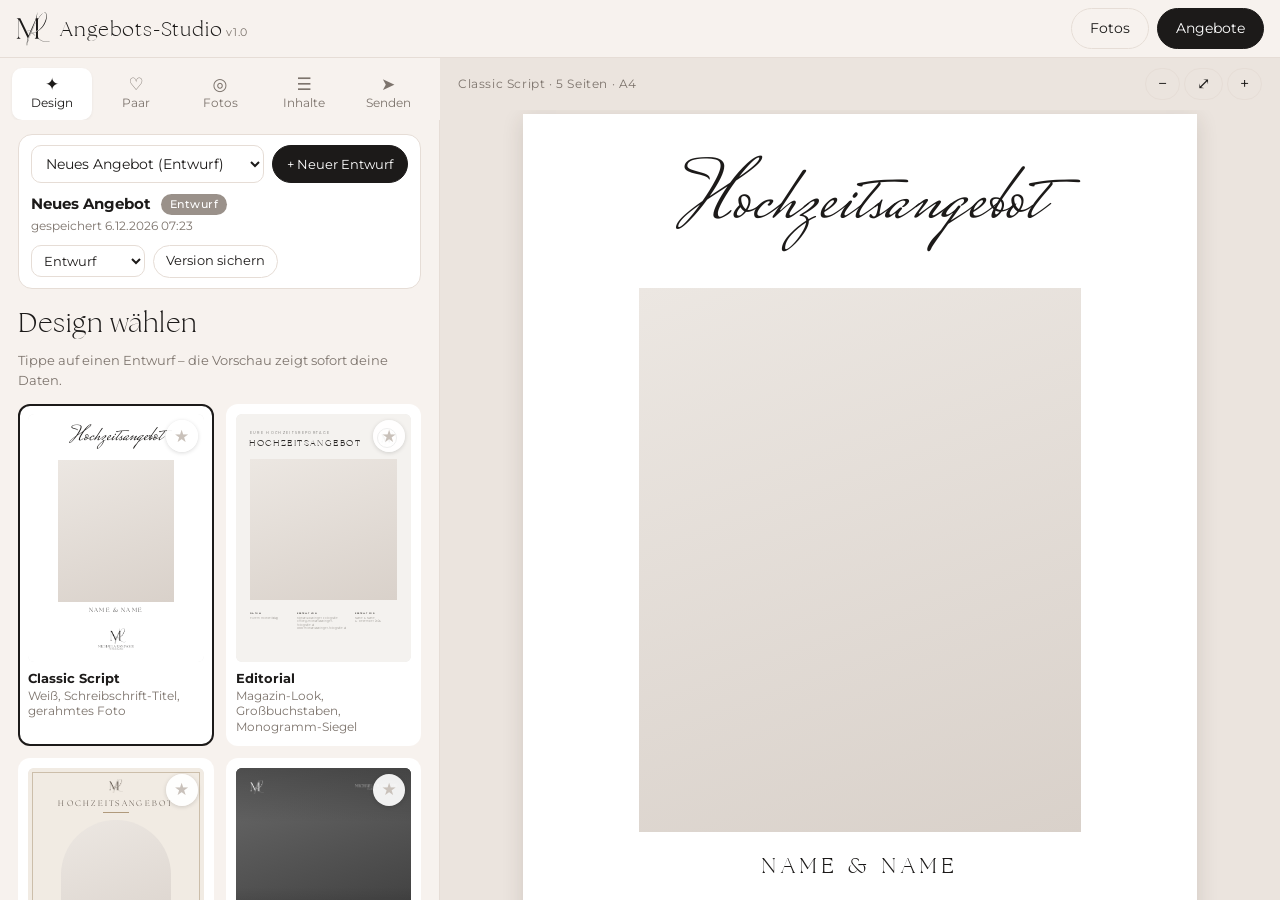
==== index.html @ 0c890252 "v1.0 – Angebots-Studio: Kunden-App, Admin-App, 15 Designs - Kunden-App (index.html) und separate Adm" ====
<!doctype html>
<html lang="de">
<head>
<meta charset="utf-8">
<meta name="viewport" content="width=device-width, initial-scale=1, viewport-fit=cover">
<meta name="theme-color" content="#f7f2ee">
<meta name="apple-mobile-web-app-capable" content="yes">
<meta name="mobile-web-app-capable" content="yes">
<meta name="apple-mobile-web-app-status-bar-style" content="default">
<link rel="icon" type="image/png" href="assets/icons/favicon.png">
<link rel="apple-touch-icon" href="assets/icons/apple-touch-icon.png">
<link rel="preconnect" href="https://fonts.googleapis.com">
<link rel="preconnect" href="https://fonts.gstatic.com" crossorigin>
<link rel="stylesheet" href="https://fonts.googleapis.com/css2?family=Allura&family=Bodoni+Moda:wght@400;500&family=Cormorant+Garamond:wght@300;400;500&family=Great+Vibes&family=Herr+Von+Muellerhoff&family=Montserrat:wght@300;400;500;600&family=Mrs+Saint+Delafield&family=Parisienne&family=Pinyon+Script&family=Playfair+Display:wght@400;500&display=swap">
<link rel="stylesheet" href="designs.css">
<link rel="stylesheet" href="app.css">
<style id="customCss"></style>
<title>Hochzeitsangebot · Michaela Raninger Fotografie</title>
<meta name="apple-mobile-web-app-title" content="Angebote">
<link rel="manifest" href="manifest.webmanifest">
</head>
<body>
<script src="logos.js"></script>
<script>document.write('<script src="config.js?v=' + Date.now() + '"><\/script>');</script>
<script src="designs.js"></script>
<script src="store.js"></script>
<script src="photos.js"></script>
<script src="studio.js"></script>
<script src="app.js"></script>
</body>
</html>
---- designs.css ----
/* Proposal page styles. A page is 794 x 1123 px (A4 @ 96 dpi). Inner content uses em so the auto-fit can scale it. */
@font-face { font-family: 'The Seasons'; src: url('assets/fonts/TheSeasons-Light.ttf') format('truetype'); font-weight: 300 400; font-display: swap; }
@font-face { font-family: 'Montserrat Light'; src: url('assets/fonts/Montserrat-Light.otf') format('opentype'); font-weight: 300; font-display: swap; }

.pp { --sans: 'Montserrat Light', 'Montserrat', 'Helvetica Neue', Arial, sans-serif; }
.pp .page {
  width: 794px; height: 1123px; position: relative; overflow: hidden; box-sizing: border-box;
  background: var(--paper); color: var(--ink); font-family: var(--sans); font-weight: 300;
  font-size: 15px; line-height: 1.6; -webkit-font-smoothing: antialiased;
}
.pp .page * { box-sizing: border-box; }
.pp p { margin: 0 0 .8em; }
.pp .lg { display: block; }
.pp .ph { background-color: #e9e4df; background-size: cover; background-repeat: no-repeat; }
.pp .ph-empty { background-image: linear-gradient(160deg, #ece7e2 0%, #d9d1ca 100%); }
.pp .cv { position: absolute; inset: 0; }

/* ---------- inner page skeleton ---------- */
.pp .inner { padding: 64px 78px 54px; display: flex; flex-direction: column; }
.pp .hd { height: 56px; display: flex; justify-content: center; align-items: flex-start; flex: none; }
.pp .hd-logo { height: 44px; width: auto; }
.pp .pc { flex: 1; min-height: 0; overflow: hidden; padding-top: 18px; display: flex; flex-direction: column; }
.pp .pcw { margin: auto 0; width: 100%; }
.pp .ft { flex: none; display: flex; justify-content: space-between; font-size: 10px; letter-spacing: .22em; text-transform: uppercase; color: var(--accent); padding-top: 14px; }

.pp .sh { display: flex; align-items: baseline; gap: .7em; margin: 1.4em 0 .7em; }
.pp .sh:first-child { margin-top: 0; }
.pp .sh h2 { margin: 0; font-weight: 400; font-family: var(--serif); font-size: 2em; line-height: 1.15; letter-spacing: .04em; }
.pp .sh-num { display: none; }
.pp .lead { color: var(--ink); opacity: .9; }
.pp .intro { font-size: 1.02em; margin-bottom: 1.6em; }
.pp .intro p:first-child { font-family: var(--serif); font-size: 1.35em; }

.pp .ls { list-style: none; padding: 0; margin: 0; }
.pp .ls li { position: relative; padding: .28em 0 .28em 1.3em; }
.pp .ls li::before { content: ''; position: absolute; left: 0; top: 1.05em; width: .55em; height: 1px; background: var(--accent); }

.pp .about { display: flex; gap: 2.4em; align-items: flex-start; }
.pp .about-photo { flex: none; width: 19em; height: 26em; }
.pp .about-txt { flex: 1; }
.pp .sig { font-family: var(--script); font-size: 3em; line-height: 1; margin-top: .2em; color: var(--ink); }

.pp .pks { display: grid; gap: 1.1em; margin-top: 1.4em; }
.pp .pks, .pp .two { grid-auto-columns: minmax(0, 1fr); }
.pp .pk, .pp .two > div { min-width: 0; }
.pp .pk { position: relative; border: 1px solid rgba(0,0,0,.14); padding: 1.8em 1.05em 1.5em; text-align: center; background: rgba(255,255,255,.35); }
.pp .pk-feat { border-color: var(--accent); border-width: 1.5px; }
.pp .pk-badge { display: inline-block; vertical-align: top; height: 2em; line-height: 2em; margin: 0 0 1.1em; padding: 0 1.1em; background: var(--accent); color: #fff; font-size: .64em; letter-spacing: .24em; text-transform: uppercase; white-space: nowrap; border-radius: 1em; }
.pp .pk-badge.ph { visibility: hidden; }
.pp .pk-name { font-family: var(--serif); font-size: 1.22em; letter-spacing: .05em; text-transform: uppercase; line-height: 1.25; }
.pp .pk-hours { font-size: .78em; letter-spacing: .22em; text-transform: uppercase; color: var(--accent); margin: .3em 0 .8em; }
.pp .pk-price { font-family: var(--serif); font-size: 2.1em; line-height: 1.1; margin-bottom: .8em; }
.pp .pk .ls { text-align: left; font-size: .82em; line-height: 1.5; border-top: 1px solid rgba(0,0,0,.1); padding-top: .7em; }

.pp .two { display: grid; grid-template-columns: minmax(0, 1fr) minmax(0, 1fr); gap: 2.6em; }
.pp .tl { margin-top: .4em; }
.pp .tl-row { display: flex; align-items: center; gap: 1.1em; padding: .55em 0; border-bottom: 1px solid rgba(0,0,0,.08); }
.pp .tl-time { width: 4.2em; flex: none; font-family: var(--serif); font-size: 1.15em; }
.pp .tl-dot { width: .5em; height: .5em; border-radius: 50%; background: var(--accent); flex: none; }
.pp .tl-label { flex: 1; }

.pp .valid { font-size: .82em; letter-spacing: .12em; text-transform: uppercase; color: var(--accent); margin: .4em 0 1.4em; }
.pp .gal { display: flex; gap: .8em; margin: .6em 0 1.6em; }
.pp .gal-ph { flex: 1; height: 13em; }
.pp .thx { text-align: center; margin: 1em 0 1.4em; }
.pp .thx-title { font-family: var(--script); font-size: 4.6em; line-height: 1.1; margin-bottom: .15em; }
.pp .contact { display: grid; grid-template-columns: repeat(2, max-content); justify-content: center; gap: .9em 2.6em; font-size: .86em; border-top: 1px solid rgba(0,0,0,.12); padding-top: 1.2em; }
.pp .contact b { display: block; font-weight: 400; font-size: .78em; letter-spacing: .22em; text-transform: uppercase; color: var(--accent); }
.pp .end-logo { width: 9em; margin: 1.8em auto 0; }
.pp .sprig { position: absolute; width: 250px; height: 250px; opacity: .9; }

/* ======================= 1 CLASSIC SCRIPT ======================= */
.d-classic .cv { text-align: center; }
.d-classic .cv-title { position: absolute; top: 46px; left: 0; right: 0; margin: 0; font-family: var(--script); font-weight: 400; font-size: 96px; line-height: 1.3; }
.d-classic .cv-frame { position: absolute; top: 205px; left: 137px; width: 520px; height: 640px; }
.d-classic .cv-photo { width: 100%; height: 100%; }
.d-classic .cv-namebox { position: absolute; top: 868px; left: 40px; right: 40px; }
.d-classic .cv-names { font-family: var(--serif); font-size: 26px; line-height: 1.3; letter-spacing: .2em; text-transform: uppercase; }
.d-classic .long .cv-names { font-size: 20px; letter-spacing: .14em; }
.d-classic .cv-meta { margin-top: 12px; font-size: 12px; letter-spacing: .3em; text-transform: uppercase; color: var(--accent); }
.d-classic .cv-logo { position: absolute; left: 0; right: 0; margin: 0 auto; width: 170px; top: 966px; }
.d-classic .sh { justify-content: center; }
.d-classic .sh h2 { font-family: var(--script); font-size: 3.2em; letter-spacing: 0; }
.d-classic .p-packages .lead, .d-classic .valid { text-align: center; }
.d-classic .tl { max-width: 30em; margin: 0 auto; }
.d-classic .about .sh { justify-content: flex-start; }

/* ======================= 2 EDITORIAL ======================= */
.d-editorial .cv-kicker { position: absolute; top: 74px; left: 64px; font-size: 15px; letter-spacing: .4em; text-transform: uppercase; }
.d-editorial .cv-title { position: absolute; top: 96px; left: 62px; margin: 0; font-family: var(--serif); font-weight: 400; font-size: 40px; letter-spacing: .16em; text-transform: uppercase; }
.d-editorial .cv-seal { position: absolute; top: 62px; right: 64px; width: 92px; height: 92px; border: 1px solid var(--ink); border-radius: 50%; display: flex; align-items: center; justify-content: center; }
.d-editorial .cv-seal .lg { height: 58px; width: auto; }
.d-editorial .cv-photo { position: absolute; top: 200px; left: 64px; width: 666px; height: 640px; }
.d-editorial .cv-cols { position: absolute; top: 884px; left: 64px; right: 64px; display: grid; grid-template-columns: 1fr 1.25fr 1fr; gap: 24px; font-size: 11px; line-height: 1.7; }
.d-editorial .cv-cols b { display: block; font-family: 'Montserrat', sans-serif; font-weight: 600; font-size: 9.5px; letter-spacing: .25em; text-transform: uppercase; margin-bottom: 6px; }
.d-editorial .cv-cols span { display: block; color: #6d6862; }
.d-editorial .hd { justify-content: flex-end; }
.d-editorial .hd-logo { height: 40px; }
.d-editorial .pc { padding-left: 4.2em; }
.d-editorial .sh { margin: 1.6em 0 .5em; }
.d-editorial .sh h2 { font-family: 'Montserrat', sans-serif; font-weight: 600; font-size: .72em; letter-spacing: .28em; text-transform: uppercase; }
.d-editorial .intro p:first-child { font-size: 1.15em; letter-spacing: .02em; }
.d-editorial .pc p, .d-editorial .ls { color: #5f5a55; }
.d-editorial .pk { text-align: left; background: transparent; border: 0; border-top: 1px solid var(--ink); padding: 1.1em 0 0; }
.d-editorial .pk-badge { border-radius: 0; background: var(--ink); }
.d-editorial .pk-name { font-size: 1.05em; letter-spacing: .12em; }
.d-editorial .pk-price { font-size: 1.6em; }
.d-editorial .pk .ls { border-top: 0; padding-top: 0; }
.d-editorial .thx { text-align: left; }
.d-editorial .thx-title { font-size: 4em; }
.d-editorial .about-photo { width: 15em; height: 20em; }

/* ======================= 3 FINE ART SAND ======================= */
.d-fineart .cv { text-align: center; }
.d-fineart .cv-mark { position: absolute; top: 52px; left: 367px; height: 62px; width: auto; }
.d-fineart .cv-title { position: absolute; top: 138px; left: 0; right: 0; margin: 0; font-family: var(--serif); font-weight: 400; font-size: 34px; letter-spacing: .3em; text-transform: uppercase; }
.d-fineart .cv-rule { position: absolute; top: 200px; left: 337px; width: 120px; height: 1px; background: var(--accent); }
.d-fineart .cv-photo { position: absolute; top: 236px; left: 147px; width: 500px; height: 610px; border-radius: 250px 250px 0 0; }
.d-fineart .cv-namebox { position: absolute; top: 860px; left: 60px; right: 60px; }
.d-fineart .cv-names { font-family: var(--serif); font-size: 40px; line-height: 1.2; letter-spacing: .08em; }
.d-fineart .long .cv-names { font-size: 30px; }
.d-fineart .cv-names i { font-family: var(--script); font-style: normal; color: var(--accent); font-size: 1.3em; padding: 0 .1em; }
.d-fineart .cv-meta { margin-top: 14px; font-size: 12px; letter-spacing: .34em; text-transform: uppercase; }
.d-fineart .cv-meta2 { margin-top: 6px; font-size: 12px; letter-spacing: .2em; color: var(--accent); }
.d-fineart .cv-logo { position: absolute; top: 1032px; left: 0; right: 0; margin: 0 auto; width: 250px; }
.d-fineart .page::after { content: ''; position: absolute; top: 18px; left: 18px; right: 18px; bottom: 18px; border: 1px solid var(--accent); opacity: .55; pointer-events: none; }
.d-fineart .two .sh::before, .d-fineart .two .sh::after { display: none; }
.d-fineart .two .sh { justify-content: flex-start; }
.d-fineart .two .sh h2 { font-size: 1.25em; letter-spacing: .22em; }
.d-fineart .sh { justify-content: center; text-align: center; }
.d-fineart .sh h2 { font-size: 1.6em; letter-spacing: .3em; text-transform: uppercase; }
.d-fineart .sh::before, .d-fineart .sh::after { content: ''; width: 2.6em; height: 1px; background: var(--accent); align-self: center; }
.d-fineart .about-photo { border-radius: 8.5em 8.5em 0 0; }
.d-fineart .about .sh { justify-content: flex-start; }
.d-fineart .about .sh::before { display: none; }
.d-fineart .pk { background: rgba(255,255,255,.4); border-color: rgba(176,154,124,.5); border-radius: 6em 6em 0 0; padding-top: 2.4em; }

.d-fineart .p-packages .lead, .d-fineart .valid { text-align: center; }
.d-fineart .gal-ph { border-radius: 5.5em 5.5em 0 0; }

/* ======================= 4 MODERN MINIMAL ======================= */
.d-modern .cover .cv-photo { position: absolute; inset: 0; background-color: #3a3a3a; }
.d-modern .cover .ph-empty { background-image: linear-gradient(160deg, #6b6b6b 0%, #2b2b2b 100%); }
.d-modern .cv-shade { position: absolute; inset: 0; background: linear-gradient(180deg, rgba(0,0,0,.28) 0%, rgba(0,0,0,0) 22%, rgba(0,0,0,0) 48%, rgba(0,0,0,.66) 100%); }
.d-modern .cv-mark { position: absolute; top: 56px; left: 64px; height: 64px; width: auto; }
.d-modern .cv-word { position: absolute; top: 76px; right: 64px; width: 190px; }
.d-modern .cv-text { position: absolute; left: 64px; right: 64px; bottom: 82px; color: #fff; }
.d-modern .cv-kicker { font-size: 13px; letter-spacing: .5em; text-transform: uppercase; margin-bottom: 18px; }
.d-modern .cv-names { margin: 0; font-family: var(--serif); font-weight: 400; font-size: 72px; line-height: 1.05; letter-spacing: .02em; }
.d-modern .cv-line { width: 80px; height: 2px; background: #fff; margin: 28px 0 18px; }
.d-modern .cv-meta { font-size: 13px; letter-spacing: .3em; text-transform: uppercase; }
.d-modern .inner { padding: 60px 70px 50px; }
.d-modern .hd { justify-content: space-between; border-bottom: 2px solid var(--ink); height: 48px; }
.d-modern .hd-logo { height: 26px; }
.d-modern .sh { align-items: baseline; gap: 1em; border-bottom: 1px solid rgba(0,0,0,.12); padding-bottom: .4em; }
.d-modern .sh-num { display: inline; font-family: 'Montserrat', sans-serif; font-weight: 600; font-size: .85em; letter-spacing: .1em; color: var(--accent); }
.d-modern .sh h2 { font-family: 'Montserrat', sans-serif; font-weight: 600; font-size: 1.5em; letter-spacing: .02em; text-transform: uppercase; }
.d-modern .pk { text-align: left; background: #f4f4f4; border: 0; }
.d-modern .pk-feat { background: var(--ink); color: #fff; }
.d-modern .pk-feat .pk-hours, .d-modern .pk-feat .ls li { color: #ddd; }
.d-modern .pk-feat .ls { border-color: rgba(255,255,255,.2); }
.d-modern .pk-feat .ls li::before { background: #fff; }
.d-modern .pk-badge { border-radius: 0; background: #fff; color: #111; }
.d-modern .pk-name { font-family: 'Montserrat', sans-serif; font-weight: 600; font-size: .95em; letter-spacing: .1em; }
.d-modern .pk-price { font-family: 'Montserrat', sans-serif; font-weight: 600; }
.d-modern .tl-dot { border-radius: 0; background: var(--ink); }
.d-modern .thx { text-align: left; }
.d-modern .thx-title { font-family: 'Montserrat', sans-serif; font-weight: 600; font-size: 3.2em; text-transform: uppercase; letter-spacing: .04em; }
.d-modern .intro p:first-child { font-family: 'Montserrat', sans-serif; font-weight: 600; font-size: 1.2em; }

/* ======================= 5 ROMANTIC BLUSH ======================= */
.d-blush .cv { text-align: center; }
.d-blush .sp-tl { top: -10px; left: -14px; transform: rotate(180deg) scaleX(-1); }
.d-blush .sp-br { bottom: -12px; right: -12px; }
.d-blush .cv-kicker { position: absolute; top: 78px; left: 0; right: 0; font-size: 14px; letter-spacing: .5em; text-transform: uppercase; color: var(--accent); }
.d-blush .cv-names { position: absolute; top: 108px; left: 30px; right: 30px; margin: 0; font-family: var(--script); font-weight: 400; font-size: 78px; line-height: 1.35; }
.d-blush .cv-oval { position: absolute; top: 250px; left: 165px; width: 464px; height: 620px; border: 1px solid var(--accent); border-radius: 50%; padding: 14px; }
.d-blush .cv-photo { width: 100%; height: 100%; border-radius: 50%; }
.d-blush .cv-meta { position: absolute; top: 900px; left: 0; right: 0; font-family: var(--serif); font-size: 22px; letter-spacing: .16em; text-transform: uppercase; }
.d-blush .cv-meta2 { position: absolute; top: 936px; left: 0; right: 0; font-size: 12px; letter-spacing: .3em; text-transform: uppercase; color: var(--accent); }
.d-blush .cv-logo { position: absolute; top: 980px; left: 0; right: 0; margin: 0 auto; width: 150px; }
.d-blush .sh { justify-content: center; }
.d-blush .sh h2 { font-family: var(--script); font-size: 3.4em; letter-spacing: 0; color: var(--ink); }
.d-blush .about-photo { border-radius: 50%; width: 16em; height: 21em; }
.d-blush .about .sh { justify-content: flex-start; }
.d-blush .pk { border-radius: 1.2em; background: rgba(255,255,255,.55); border-color: rgba(199,154,143,.45); }

.d-blush .p-packages .lead, .d-blush .valid { text-align: center; }
.d-blush .gal-ph { border-radius: 50%; height: 12em; }
.d-blush .tl-dot { width: .7em; height: .7em; background: transparent; border: 1px solid var(--accent); }
.d-editorial .contact, .d-modern .contact { justify-content: start; }

/* logo choice: keep each logo kind at a sensible size wherever it is placed */
.pp .cv-logo.lg-mark, .pp .end-logo.lg-mark { width: 78px !important; }
.pp .cv-logo.lg-word, .pp .end-logo.lg-word { width: 240px !important; }
.pp .cv-logo.lg-full, .pp .end-logo.lg-full { width: 160px; }
.d-fineart .cv-logo.lg-full { width: 150px !important; top: 990px; }
.d-modern .cv-word.lg-mark { width: 60px; }
.d-modern .cv-word.lg-full { width: 130px; top: 56px; }

/* ===================== DUO designs (2 pages, 10-draft collection) ===================== */
.duo { --sans: Arial, 'Helvetica Neue', sans-serif; }
.duo .page { padding: 18mm; font-family: var(--sans); font-size: 12px; line-height: 1.55; }
.duo h1, .duo h2, .duo p { margin-top: 0; }
.duo h1 { font-family: var(--serif); font-weight: 400; line-height: .94; }
.duo h2 { font-family: var(--serif); font-weight: 400; line-height: 1.05; }
.duo .eyebrow { text-transform: uppercase; letter-spacing: .24em; font-size: 9px; font-weight: 700; }
.duo .du-foot { position: absolute; left: 18mm; right: 18mm; bottom: 12mm; display: flex; justify-content: space-between; align-items: center; font-size: 8px; letter-spacing: .14em; text-transform: uppercase; }
.duo .du-foot-logo { width: 34mm; }
.duo .du-photo { background-color: rgba(127,127,127,.15); }
/* offer page */
.duo .du-details { display: flex; flex-direction: column; padding-bottom: 24mm; }
.duo .du-head { display: flex; justify-content: space-between; align-items: flex-start; margin-bottom: 8mm; flex: none; }
.duo .du-head h2 { font-size: 36px; margin: 5mm 0 0; max-width: 112mm; }
.duo .du-head-logo { width: 52mm; margin-top: 2mm; }
.duo .du-hr { height: 1px; background: currentColor; opacity: .22; flex: none; }
.duo .du-details .pc { padding-top: 0; }
.duo .du-intro { display: grid; grid-template-columns: minmax(0, 1.55fr) minmax(0, .75fr); gap: 4.4em; padding: 3.2em 0 2.6em; }
.duo .du-body p { margin: 0 0 .7em; }
.duo .du-invest { border-left: 2px solid var(--accent); padding-left: 2.2em; }
.duo .du-invest .eyebrow { font-size: .75em; }
.duo .du-price { font-family: var(--serif); font-size: 3.1em; line-height: 1.15; margin: .25em 0 .2em; }
.duo .du-small { font-size: .82em; }
.duo .du-cols { display: grid; grid-template-columns: minmax(0, 1fr) minmax(0, 1fr); gap: 3.6em; }
.duo .du-cols .eyebrow { font-size: .75em; margin-bottom: .5em; }
.duo .du-list, .duo .du-tl { list-style: none; padding: 0; margin: 0; }
.duo .du-list li { padding: .55em 0; border-bottom: 1px solid rgba(127,127,127,.22); }
.duo .du-tl li { display: grid; grid-template-columns: 4.4em 1fr; padding: .55em 0; border-bottom: 1px solid rgba(127,127,127,.22); }
.duo .du-tl span { font-weight: 700; color: var(--accent); }
.duo .du-extras { margin-top: 2.6em; }
.duo .du-pay { margin: 2.2em 0 0; opacity: .8; }
.duo .du-details .pcw { margin: 0; min-height: 100%; display: flex; flex-direction: column; }
.duo .du-closing { margin-top: auto; padding-top: 2.4em; }
.duo .du-closing h2 { font-size: 2.05em; margin-bottom: .6em; }
.duo .du-closing p { opacity: .75; margin: 0; }

/* 1 Editorial Minimal */
.d-mr-editorial .du-cover { padding: 0; }
.d-mr-editorial .du-photo { position: absolute; left: 78mm; top: 0; width: 132mm; height: 297mm; }
.d-mr-editorial .du-copy { position: absolute; left: 18mm; top: 32mm; width: 56mm; z-index: 2; }
.d-mr-editorial .du-cover h1 { font-size: 46px; margin: 26mm 0 12mm; }
.d-mr-editorial .du-couple { font-family: var(--serif); font-size: 18px; }
.d-mr-editorial .du-meta { display: grid; gap: 4px; font-size: 10px; }
.d-mr-editorial .du-cover .du-foot span:last-child { color: #fff; }
/* 2 Blush Arch */
.d-mr-arch { --sans: 'Trebuchet MS', sans-serif; }
.d-mr-arch .du-cover { text-align: center; }
.d-mr-arch .du-cover .du-photo { width: 128mm; height: 185mm; margin: 0 auto 8mm; border-radius: 64mm 64mm 0 0; }
.d-mr-arch .du-logo { width: 62mm; margin: 0 auto 6mm; }
.d-mr-arch .du-cover h1 { font-size: 42px; margin: 7mm 0 4mm; }
/* 3 Luxury Black */
.d-mr-black .du-cover { padding: 0; }
.d-mr-black .du-top { height: 32mm; display: flex; align-items: center; justify-content: space-between; padding: 0 18mm; }
.d-mr-black .du-top .du-logo { width: 55mm; }
.d-mr-black .du-cover .du-photo { height: 170mm; }
.d-mr-black .du-copy { padding: 13mm 18mm; }
.d-mr-black .du-cover h1 { font-size: 54px; margin-bottom: 6mm; }
.d-mr-black .du-couple { font-size: 15px; letter-spacing: .06em; margin-bottom: 2mm; }
.d-mr-black .du-accent { color: var(--accent); }
.d-mr-black .du-list li, .d-mr-black .du-tl li { border-bottom-color: rgba(255,255,255,.14); }
/* 4 Bordeaux Classic */
.d-mr-bordeaux { --sans: Verdana, sans-serif; }
.d-mr-bordeaux .du-cover { padding: 12mm; }
.d-mr-bordeaux .du-frame { border: 1px solid var(--ink); height: 273mm; padding: 14mm 18mm; text-align: center; overflow: hidden; }
.d-mr-bordeaux .du-mark { height: 15mm; width: auto; margin: 0 auto 5mm; }
.d-mr-bordeaux .du-cover h1 { font-size: 48px; margin: 6mm 0 8mm; }
.d-mr-bordeaux .du-cover .du-photo { width: 104mm; height: 138mm; border-radius: 52mm; margin: 0 auto 8mm; }
.d-mr-bordeaux .du-couple { font-family: var(--serif); font-size: 20px; margin-bottom: 2mm; }
.d-mr-bordeaux .du-cover .du-foot { left: 30mm; right: 30mm; bottom: 17mm; }
/* 5 Botanical Sage */
.d-mr-sage .du-leaf { position: absolute; width: 130mm; height: 130mm; border: 1px solid var(--accent); border-radius: 0 100% 0 100%; left: -45mm; top: -40mm; }
.d-mr-sage .du-copy { position: absolute; left: 18mm; top: 48mm; width: 92mm; }
.d-mr-sage .du-cover h1 { font-size: 53px; margin: 14mm 0 10mm; }
.d-mr-sage .du-couple { font-family: var(--serif); font-size: 19px; margin-bottom: 2mm; }
.d-mr-sage .du-cover .du-photo { position: absolute; right: 0; top: 0; width: 82mm; height: 297mm; }
.d-mr-sage .du-logo { position: absolute; left: 18mm; bottom: 24mm; width: 64mm; }
.d-mr-sage .du-cover .du-foot { right: 92mm; }
/* 6 Modern Grid */
.d-mr-grid { --sans: 'Arial Narrow', Arial, sans-serif; }
.d-mr-grid .du-cover { padding: 14mm; }
.d-mr-grid .du-grid { display: grid; grid-template-columns: 28mm 1fr; grid-template-rows: 68mm 145mm 38mm; gap: 7mm; height: 100%; }
.d-mr-grid .du-num { font-size: 60px; font-weight: 700; color: var(--accent); line-height: .8; }
.d-mr-grid .du-cover h1 { font: 700 48px/.9 var(--sans); letter-spacing: -.05em; margin-top: 5mm; }
.d-mr-grid .du-mark { width: 20mm; align-self: end; }
.d-mr-grid .du-meta { display: grid; gap: 4px; align-content: start; font-size: 11px; }
.d-mr-grid .du-meta b { font-size: 18px; }
.d-mr-grid .du-head h2 { font: 700 34px/1 var(--sans); letter-spacing: -.035em; }
.d-mr-grid .du-price { font-family: var(--sans); font-weight: 700; }
.d-mr-grid .du-closing h2 { font-family: var(--sans); font-weight: 700; letter-spacing: -.03em; }
/* 7 Fine Art Ivory */
.d-mr-ivory { --sans: 'Trebuchet MS', sans-serif; }
.d-mr-ivory .du-cover { text-align: center; }
.d-mr-ivory .du-logo { width: 62mm; margin: 0 auto 7mm; }
.d-mr-ivory .du-cover .du-photo { height: 165mm; width: 118mm; margin: 0 auto; }
.d-mr-ivory .du-copy { padding-top: 9mm; }
.d-mr-ivory .du-cover h1 { font-size: 46px; margin: 7mm 0; }
.d-mr-ivory .du-couple { font-family: var(--serif); font-size: 18px; margin-bottom: 2mm; }
.d-mr-ivory .du-muted { opacity: .62; }
/* 8 Cinematic */
.d-mr-cinema .du-cover { padding: 0; }
.d-mr-cinema .du-cover .du-photo { height: 160mm; width: 100%; }
.d-mr-cinema .du-copy { padding: 14mm 18mm; width: 130mm; }
.d-mr-cinema .du-cover h1 { font-size: 55px; margin: 8mm 0; }
.d-mr-cinema .du-couple { font-family: var(--serif); font-size: 18px; }
.d-mr-cinema .du-rule { height: 1px; width: 40mm; background: currentColor; opacity: .35; margin: 5mm 0; }
.d-mr-cinema .du-logo { position: absolute; right: 16mm; bottom: 22mm; width: 58mm; }
.d-mr-cinema .du-list li, .d-mr-cinema .du-tl li { border-bottom-color: rgba(255,255,255,.14); }
/* 9 Swiss Typography */
.d-mr-swiss .du-cover { padding: 15mm; }
.d-mr-swiss .du-swiss { height: 100%; display: grid; grid-template-columns: 1fr 60mm; grid-template-rows: 32mm 66mm 2mm 125mm 26mm; gap: 4mm; }
.d-mr-swiss .du-mark { width: 16mm; justify-self: end; }
.d-mr-swiss .du-cover h1 { font: 700 54px/.88 var(--sans); letter-spacing: -.06em; grid-column: 1 / 3; }
.d-mr-swiss .du-red { height: 6px; background: var(--accent); grid-column: 1 / 3; }
.d-mr-swiss .du-swiss .du-photo { grid-column: 1 / 3; }
.d-mr-swiss .du-meta { grid-column: 1 / 3; display: flex; justify-content: space-between; align-items: baseline; font-size: 11px; }
.d-mr-swiss .du-meta b { font-size: 15px; }
.d-mr-swiss .du-head h2, .d-mr-swiss .du-closing h2 { font-family: var(--sans); font-weight: 700; letter-spacing: -.04em; }
/* 10 Soft Lilac */
.d-mr-lilac { --sans: 'Trebuchet MS', sans-serif; }
.d-mr-lilac .du-halo { position: absolute; width: 180mm; height: 180mm; background: var(--accent); opacity: .28; border-radius: 50%; left: -60mm; top: -65mm; }
.d-mr-lilac .du-copy { position: absolute; left: 18mm; top: 35mm; width: 95mm; z-index: 2; }
.d-mr-lilac .du-cover h1 { font-size: 48px; margin: 14mm 0; }
.d-mr-lilac .du-couple { font-family: var(--serif); font-size: 19px; margin-bottom: 2mm; }
.d-mr-lilac .du-polaroid { position: absolute; width: 112mm; height: 165mm; right: 16mm; bottom: 46mm; transform: rotate(2deg); box-shadow: 0 16px 35px rgba(0,0,0,.14); border: 10px solid #fff; background: #fff; }
.d-mr-lilac .du-polaroid .du-photo { width: 100%; height: 100%; }
.d-mr-lilac .du-logo { position: absolute; left: 18mm; bottom: 22mm; width: 60mm; }

/* long couple names: scale down large cover headlines */
.d-blush .long .cv-names { font-size: 56px; top: 118px; }
.d-modern .long .cv-names { font-size: 56px; }
.d-mr-arch .long h1 { font-size: 32px; }
.duo .long .du-couple { font-size: 15px; }
---- app.css ----
:root {
  --bg: #f7f2ee; --card: #ffffff; --ink: #1c1a19; --muted: #7d746d; --line: #e6ddd6; --accent: #b0897a; --accent-2: #8f6d60;
  --ok: #4f7a5a; --err: #a2483f; --radius: 14px; --top: 58px; --nav: 64px;
  --ui: 'Montserrat', 'Montserrat Light', system-ui, sans-serif; --head: 'The Seasons', 'Cormorant Garamond', Georgia, serif;
}
* { box-sizing: border-box; }
html, body { margin: 0; height: 100%; }
body { background: var(--bg); color: var(--ink); font: 400 15px/1.5 var(--ui); -webkit-tap-highlight-color: transparent; }
button, input, textarea, select { font: inherit; color: inherit; }
.hide { display: none !important; }
.dev-only { display: none !important; }
body.dev .dev-only { display: revert !important; }
body.dev nav .dev-only { display: flex !important; }

/* top bar */
.top { position: fixed; top: 0; left: 0; right: 0; height: var(--top); padding: 0 16px; padding-top: env(safe-area-inset-top);
  display: flex; align-items: center; justify-content: space-between; background: rgba(247,242,238,.92); backdrop-filter: blur(10px); border-bottom: 1px solid var(--line); z-index: 20; }
.brand { display: flex; align-items: center; gap: 10px; background: none; border: 0; padding: 0; cursor: pointer; }
.brand img { height: 34px; width: auto; }
.brand span { font-family: var(--head); font-size: 20px; letter-spacing: .04em; }
.top-actions { display: flex; gap: 8px; align-items: center; }
.badge { background: var(--ink); color: #fff; font-size: 11px; letter-spacing: .1em; text-transform: uppercase; padding: 3px 9px; border-radius: 20px; }
.badge.warn { background: #c68a3c; }

/* buttons + form */
.btn { border: 1px solid var(--ink); background: var(--ink); color: #fff; border-radius: 30px; padding: 9px 18px; cursor: pointer; font-size: 14px; }
.btn:hover { opacity: .88; }
.btn.ghost { background: transparent; color: var(--ink); border-color: var(--line); }
.btn.ghost:hover { border-color: var(--ink); }
.btn.mini { padding: 3px 12px; font-size: 16px; background: transparent; color: var(--ink); border-color: var(--line); margin-left: 4px; }
.btn.danger { background: transparent; color: var(--err); border-color: #e2c3bf; }
.btn:disabled { opacity: .45; cursor: default; }
.row { display: flex; gap: 8px; flex-wrap: wrap; align-items: center; margin: 10px 0; }
label { display: block; font-size: 12.5px; letter-spacing: .03em; color: var(--muted); margin: 0 0 12px; }
label > input, label > textarea, label > select { display: block; width: 100%; margin-top: 4px; }
input, textarea, select { border: 1px solid var(--line); background: #fff; border-radius: 10px; padding: 10px 12px; font-size: 15px; color: var(--ink); outline: none; }
input:focus, textarea:focus, select:focus { border-color: var(--accent); box-shadow: 0 0 0 3px rgba(176,137,122,.15); }
input[type=color] { padding: 2px; height: 40px; width: 100%; }
textarea { resize: vertical; line-height: 1.45; }
textarea.code { font: 12.5px/1.45 ui-monospace, Consolas, monospace; white-space: pre; }
.grid2 { display: grid; grid-template-columns: 1fr 1fr; gap: 10px; }
.grid3 { display: grid; grid-template-columns: 1fr 1fr 1fr; gap: 10px; }
.switch { display: flex; align-items: center; gap: 10px; color: var(--ink); font-size: 14px; cursor: pointer; }
.switch input { width: 20px; height: 20px; accent-color: var(--ink); margin: 0; }
h2 { font-family: var(--head); font-weight: 400; font-size: 27px; margin: 4px 0 8px; letter-spacing: .02em; }
h3 { font-size: 13px; letter-spacing: .14em; text-transform: uppercase; margin: 22px 0 10px; color: var(--ink); font-weight: 600; }
h3 small { text-transform: none; letter-spacing: 0; font-weight: 400; color: var(--muted); }
.hint { color: var(--muted); font-size: 13px; margin: 0 0 14px; }
details.box { background: var(--card); border: 1px solid var(--line); border-radius: var(--radius); padding: 0 14px; margin: 0 0 10px; }
details.box > summary { cursor: pointer; padding: 13px 0; font-weight: 500; list-style: none; display: flex; justify-content: space-between; align-items: center; }
details.box > summary::after { content: '+'; font-size: 20px; color: var(--muted); }
details.box[open] > summary::after { content: '−'; }
details.box[open] { padding-bottom: 12px; }
.status { font-size: 13px; color: var(--muted); margin-top: 10px; min-height: 1.4em; white-space: pre-wrap; }
.status.ok { color: var(--ok); } .status.err { color: var(--err); }

/* layout: desktop */
.app { padding-top: var(--top); height: 100%; display: grid; grid-template-columns: minmax(380px, 440px) 1fr; grid-template-rows: auto 1fr; }
.steps { grid-column: 1; display: flex; gap: 4px; padding: 10px 12px 0; background: var(--bg); overflow-x: auto; }
.steps button { flex: 1; display: flex; flex-direction: column; align-items: center; gap: 2px; border: 0; background: transparent; padding: 8px 4px; border-radius: 10px; cursor: pointer; color: var(--muted); font-size: 11.5px; min-width: 56px; }
.steps button i { font-style: normal; font-size: 17px; line-height: 1; }
.steps button.on { background: var(--card); color: var(--ink); box-shadow: 0 1px 3px rgba(0,0,0,.06); }
.mobile-only { display: none !important; }
.panel { grid-column: 1; grid-row: 2; overflow-y: auto; padding: 14px 18px 40px; border-right: 1px solid var(--line); }
.pane { display: none; }
.app[data-step=design] .pane[data-pane=design], .app[data-step=data] .pane[data-pane=data], .app[data-step=photos] .pane[data-pane=photos],
.app[data-step=content] .pane[data-pane=content], .app[data-step=send] .pane[data-pane=send], .app[data-step=dev] .pane[data-pane=dev] { display: block; }
.preview { grid-column: 2; grid-row: 1 / 3; display: flex; flex-direction: column; min-width: 0; background: #ebe4de; }
.pv-bar { display: flex; justify-content: space-between; align-items: center; padding: 10px 18px; font-size: 12px; color: var(--muted); letter-spacing: .05em; }
.pv-scroll { flex: 1; overflow: auto; padding: 4px 18px 40px; }
.pv-pages { display: flex; flex-direction: column; align-items: center; gap: 22px; }
.pv-pages .pp { display: contents; }
.pv-pages .page { box-shadow: 0 6px 24px rgba(60,40,30,.14); flex: none; zoom: var(--z, .6); }

/* gallery */
.gallery { display: grid; grid-template-columns: 1fr 1fr; gap: 12px; }
.dz { border: 2px solid transparent; border-radius: 12px; background: var(--card); padding: 8px; cursor: pointer; text-align: left; transition: border-color .15s; }
.dz.on { border-color: var(--ink); }
.dz .thumb { width: 100%; aspect-ratio: 794 / 1123; overflow: hidden; border-radius: 6px; position: relative; background: #eee; }
.dz .thumb > div { position: absolute; top: 0; left: 0; transform-origin: 0 0; }
.dz b { display: block; font-size: 13px; margin-top: 7px; }
.dz span { display: block; font-size: 11.5px; color: var(--muted); line-height: 1.35; }
.dz .tag { display: inline-block; font-size: 10px; background: var(--bg); padding: 1px 7px; border-radius: 8px; margin-top: 4px; color: var(--muted); }

/* photo slots */
.slots { display: grid; grid-template-columns: 1fr 1fr; gap: 12px; margin: 14px 0; }
.slot { background: var(--card); border: 1px solid var(--line); border-radius: 12px; padding: 8px; }
.slot .sp { aspect-ratio: 4 / 5; border-radius: 8px; background: #efe9e4 center/cover no-repeat; display: flex; align-items: center; justify-content: center; color: var(--muted); font-size: 13px; cursor: pointer; text-align: center; padding: 6px; }
.slot b { display: block; font-size: 12.5px; margin: 7px 0 5px; }
.slot .row { margin: 0; gap: 5px; }
.slot .btn { padding: 5px 10px; font-size: 12px; }
.slot.wide { grid-column: 1 / -1; }
.slot.wide .sp { aspect-ratio: 16 / 9; }

/* photo editor */
.ed-img { position: relative; width: 100%; max-height: 52vh; display: flex; justify-content: center; background: #222; border-radius: 10px; overflow: hidden; touch-action: none; }
.ed-img canvas { max-width: 100%; max-height: 52vh; display: block; cursor: crosshair; }
.ed-focus { position: absolute; width: 26px; height: 26px; border: 2px solid #fff; border-radius: 50%; box-shadow: 0 0 0 2px rgba(0,0,0,.35); transform: translate(-50%,-50%); pointer-events: none; }
.presets { display: flex; gap: 6px; overflow-x: auto; margin: 12px 0; }
.presets button { border: 1px solid var(--line); background: #fff; border-radius: 20px; padding: 6px 12px; font-size: 13px; cursor: pointer; white-space: nowrap; }
.presets button.on { background: var(--ink); color: #fff; border-color: var(--ink); }
.sl { display: grid; grid-template-columns: 90px 1fr 34px; gap: 8px; align-items: center; font-size: 13px; color: var(--muted); margin: 6px 0; }
.sl input { padding: 0; }

/* send */
.send-grid { display: grid; grid-template-columns: 1fr; gap: 8px; margin: 10px 0 18px; }
.sendbtn { text-align: left; background: var(--card); border: 1px solid var(--line); border-radius: 12px; padding: 12px 14px; cursor: pointer; }
.sendbtn:hover { border-color: var(--ink); }
.sendbtn b { display: block; font-weight: 600; font-size: 14.5px; }
.sendbtn span { display: block; font-size: 12.5px; color: var(--muted); }
.sendbtn.wa b::before { content: ''; display: inline-block; width: 9px; height: 9px; border-radius: 50%; background: #25d366; margin-right: 8px; }
.sendbtn:disabled { opacity: .5; }

/* list editors */
.lst-item { background: var(--bg); border-radius: 10px; padding: 10px; margin: 0 0 8px; }
.lst-head { display: flex; justify-content: space-between; align-items: center; gap: 8px; margin-bottom: 6px; }
.lst-head b { font-size: 13px; }
.lst-head .btn { padding: 3px 10px; font-size: 12px; }

/* modal + toast */
.modal { position: fixed; inset: 0; background: rgba(28,26,25,.45); z-index: 50; display: flex; align-items: center; justify-content: center; padding: 16px; }
.modal-box { background: var(--card); border-radius: 18px; width: min(560px, 100%); max-height: 92vh; overflow-y: auto; padding: 20px; box-shadow: 0 20px 60px rgba(0,0,0,.25); }
.modal-box.wide { width: min(880px, 100%); }
.modal-box h2 { margin-top: 0; }
.toast { position: fixed; left: 50%; bottom: 24px; transform: translate(-50%, 30px); background: var(--ink); color: #fff; padding: 10px 18px; border-radius: 30px; font-size: 14px; opacity: 0; pointer-events: none; transition: .25s; z-index: 60; max-width: 90vw; text-align: center; }
.toast.on { opacity: 1; transform: translate(-50%, 0); }
.drafts { display: flex; flex-direction: column; gap: 8px; margin: 10px 0 16px; }
.draft { display: flex; justify-content: space-between; align-items: center; gap: 10px; background: var(--bg); border-radius: 12px; padding: 10px 12px; }
.draft.on { outline: 2px solid var(--ink); }
.draft b { display: block; font-size: 14px; }
.draft span { font-size: 12px; color: var(--muted); }
.draft .row { margin: 0; flex-wrap: nowrap; }
.draft .btn { padding: 5px 10px; font-size: 12px; }
.install-steps { counter-reset: s; list-style: none; padding: 0; margin: 14px 0; }
.install-steps li { counter-increment: s; position: relative; padding: 8px 0 8px 40px; font-size: 15px; }
.install-steps li::before { content: counter(s); position: absolute; left: 0; top: 6px; width: 28px; height: 28px; border-radius: 50%; background: var(--ink); color: #fff; display: flex; align-items: center; justify-content: center; font-size: 13px; }
.install-steps svg { width: 20px; height: 20px; vertical-align: -4px; }
.install-hero { text-align: center; }
.install-hero img { width: 84px; height: 84px; border-radius: 20px; box-shadow: 0 6px 18px rgba(0,0,0,.12); }
.busy { position: fixed; inset: 0; background: rgba(247,242,238,.8); z-index: 70; display: flex; align-items: center; justify-content: center; flex-direction: column; gap: 12px; font-size: 15px; }
.busy::before { content: ''; width: 34px; height: 34px; border: 3px solid var(--line); border-top-color: var(--ink); border-radius: 50%; animation: spin .8s linear infinite; }
@keyframes spin { to { transform: rotate(360deg); } }
#exportRoot { position: fixed; left: -12000px; top: 0; width: 794px; pointer-events: none; }
.prompt-box { max-height: 220px; }
.dz-prev { width: 100%; }

/* layout: mobile */
@media (max-width: 899px) {
  .app { display: block; padding-bottom: calc(var(--nav) + env(safe-area-inset-bottom)); height: auto; min-height: 100%; }
  .brand span { font-size: 17px; }
  .top .btn { padding: 7px 12px; font-size: 13px; }
  .steps { position: fixed; bottom: 0; left: 0; right: 0; z-index: 20; padding: 6px 6px calc(6px + env(safe-area-inset-bottom)); background: rgba(255,255,255,.96); border-top: 1px solid var(--line); backdrop-filter: blur(10px); gap: 2px; }
  .steps button { min-width: 0; font-size: 10.5px; padding: 6px 2px; }
  .steps button.on { background: var(--bg); box-shadow: none; }
  .mobile-only { display: flex !important; }
  .panel { border: 0; padding: 16px 16px 30px; overflow: visible; }
  .app[data-step=preview] .panel { display: none; }
  .preview { display: none; background: transparent; }
  .app[data-step=preview] .preview { display: flex; }
  .pv-scroll { padding: 4px 0 30px; overflow-x: hidden; }
  .gallery { grid-template-columns: 1fr 1fr; gap: 10px; }
  .modal { align-items: flex-end; padding: 0; }
  .modal-box { border-radius: 18px 18px 0 0; max-height: 90vh; padding-bottom: calc(20px + env(safe-area-inset-bottom)); }
}
@media (max-width: 360px) { .brand span { display: none; } }

/* current proposal bar, status chips */
.curbar { display: flex; justify-content: space-between; align-items: center; gap: 10px; flex-wrap: wrap; background: var(--card); border: 1px solid var(--line); border-radius: var(--radius); padding: 10px 12px; margin-bottom: 14px; }
.curbar b { font-size: 15px; margin-right: 6px; }
.curbar .cb-sub { display: block; font-size: 11.5px; color: var(--muted); margin-top: 2px; }
.curbar .row { margin: 0; flex-wrap: nowrap; }
.curbar select { padding: 6px 8px; font-size: 13px; }
.curbar .btn { padding: 6px 12px; font-size: 12.5px; }
.st { display: inline-block; font-size: 11px; font-weight: 500; letter-spacing: .04em; padding: 2px 9px; border-radius: 20px; color: #fff; background: var(--c); vertical-align: 1px; }
.mgr-stats { font-size: 12.5px; color: var(--muted); margin: 4px 0 8px; line-height: 2; }
.log { font-size: 13px; max-height: 220px; overflow-y: auto; background: var(--bg); border-radius: 10px; padding: 8px 12px; }
.log div { padding: 3px 0; border-bottom: 1px solid var(--line); }
.log span { color: var(--muted); font-size: 12px; margin-right: 6px; }
.cloud-info { font-size: 12.5px; color: var(--muted); background: var(--bg); border-radius: 10px; padding: 10px 12px; margin-top: 8px; }
.toggles { display: grid; grid-template-columns: 1fr 1fr; gap: 8px 12px; margin: 4px 0 14px; }
.toggles .switch { margin: 0; font-size: 13.5px; }
label.fld { margin-bottom: 4px; }
label.fld + .ideas, label.fld + .ideas.hide + * { margin-top: 0; }
label.fld { margin-bottom: 12px; }
.idea-btn { float: right; border: 0; background: var(--bg); color: var(--accent-2); border-radius: 12px; padding: 1px 10px; font-size: 12px; cursor: pointer; }
.ideas { display: flex; flex-direction: column; gap: 6px; margin: -6px 0 14px; }
.ideas button { text-align: left; border: 1px solid var(--line); background: #fffaf7; border-radius: 10px; padding: 8px 10px; cursor: pointer; }
.ideas button:hover { border-color: var(--accent); }
.ideas b { display: block; font-size: 12.5px; }
.ideas span { display: block; font-size: 12px; color: var(--muted); white-space: pre-line; max-height: 4.4em; overflow: hidden; }
.chip { border: 1px solid var(--line); background: #fff; border-radius: 20px; padding: 6px 12px; font-size: 13px; cursor: pointer; }
.chip.on { background: var(--ink); color: #fff; border-color: var(--ink); }

/* photo library */
.lib { display: grid; grid-template-columns: repeat(auto-fill, minmax(130px, 1fr)); gap: 10px; margin-top: 8px; }
.lib-it { position: relative; background: var(--bg); border-radius: 10px; padding: 6px; cursor: pointer; }
.lib-img { aspect-ratio: 1; border-radius: 7px; background: #e6dfd9 center/cover no-repeat; display: flex; align-items: center; justify-content: center; color: var(--muted); }
.lib-fav { position: absolute; top: 10px; right: 10px; width: 28px; height: 28px; border-radius: 50%; border: 0; background: rgba(255,255,255,.85); color: #bbb; cursor: pointer; font-size: 15px; }
.lib-fav.on { color: #d4a017; }
.lib-cloud { position: absolute; top: 12px; left: 12px; font-size: 13px; background: rgba(255,255,255,.85); border-radius: 10px; padding: 0 6px; }
.lib-name { font-size: 11.5px; color: var(--muted); margin: 5px 2px 4px; white-space: nowrap; overflow: hidden; text-overflow: ellipsis; }
.lib-acts { display: flex; gap: 4px; }
.lib-acts .btn.mini { font-size: 12px; padding: 3px 8px; margin: 0; }
.lib-acts .btn.mini[data-act=pick] { background: var(--ink); color: #fff; border-color: var(--ink); flex: 1; }
a.btn { text-decoration: none; display: inline-block; }

/* admin */
.dev-sec h3 { margin-top: 0; }
.dev-grid { display: grid; grid-template-columns: 1fr 1fr; gap: 10px; }
.dz-edit { background: var(--bg); border-radius: 12px; padding: 10px; margin: 0 0 10px; }
.dz-edit .lst-head b { font-size: 14px; }
.kbd { font: 12px ui-monospace, Consolas, monospace; background: var(--bg); border-radius: 6px; padding: 1px 5px; }
.logo-prev { display: flex; gap: 14px; align-items: center; flex-wrap: wrap; margin: 8px 0; }
.logo-prev img { height: 44px; background: #fff; border: 1px solid var(--line); border-radius: 8px; padding: 6px; }
@media (max-width: 899px) { .curbar .row { flex-wrap: wrap; } .dev-grid { grid-template-columns: 1fr; } .toggles { grid-template-columns: 1fr; } }
.ed-tabs button { font-weight: 500; }
.ed-img { overflow: hidden; }
.ed-crop { position: absolute; border: 2px solid #fff; box-shadow: 0 0 0 9999px rgba(0,0,0,.5); cursor: move; touch-action: none; }
.ed-crop i { position: absolute; width: 24px; height: 24px; background: #fff; border-radius: 50%; box-shadow: 0 1px 4px rgba(0,0,0,.4); }
.ed-crop i[data-h=nw] { left: -12px; top: -12px; cursor: nwse-resize; }
.ed-crop i[data-h=ne] { right: -12px; top: -12px; cursor: nesw-resize; }
.ed-crop i[data-h=sw] { left: -12px; bottom: -12px; cursor: nesw-resize; }
.ed-crop i[data-h=se] { right: -12px; bottom: -12px; cursor: nwse-resize; }
.ver { font-size: 11px; color: var(--muted); margin-left: 4px; letter-spacing: .05em; font-family: var(--ui); }
.cb-switch { display: flex; gap: 8px; width: 100%; }
.cb-switch select { flex: 1; min-width: 0; padding: 8px 10px; font-size: 14px; }
.cb-switch .btn { white-space: nowrap; padding: 8px 14px; font-size: 13px; }
.logo-pick { display: grid; grid-template-columns: repeat(5, 1fr); gap: 6px; }
.logo-pick button { background: var(--card); border: 2px solid transparent; border-radius: 10px; padding: 8px 4px; cursor: pointer; display: flex; flex-direction: column; align-items: center; gap: 4px; }
.logo-pick button.on { border-color: var(--ink); }
.logo-pick img { height: 30px; max-width: 100%; object-fit: contain; }
.logo-pick .lp-auto { height: 30px; font-size: 20px; line-height: 30px; color: var(--muted); }
.logo-pick small { font-size: 10.5px; color: var(--muted); text-align: center; line-height: 1.2; }
@media (max-width: 520px) { .logo-pick { grid-template-columns: repeat(3, 1fr); } .top .brand span { font-size: 15px; } .top-actions .btn { padding: 6px 10px; font-size: 12px; } }
@media (max-width: 420px) { .brand span { display: none; } }

.dz { position: relative; }
.dz-fav { position: absolute; top: 14px; right: 14px; width: 32px; height: 32px; border-radius: 50%; border: 0; background: rgba(255,255,255,.92); color: #c9c1ba; font-size: 17px; cursor: pointer; box-shadow: 0 1px 4px rgba(0,0,0,.15); z-index: 2; }
.dz-fav.on { color: #d4a017; }
.gal-sec { grid-column: 1 / -1; font-size: 12px; letter-spacing: .14em; text-transform: uppercase; color: var(--muted); margin: 6px 2px -2px; font-weight: 600; }
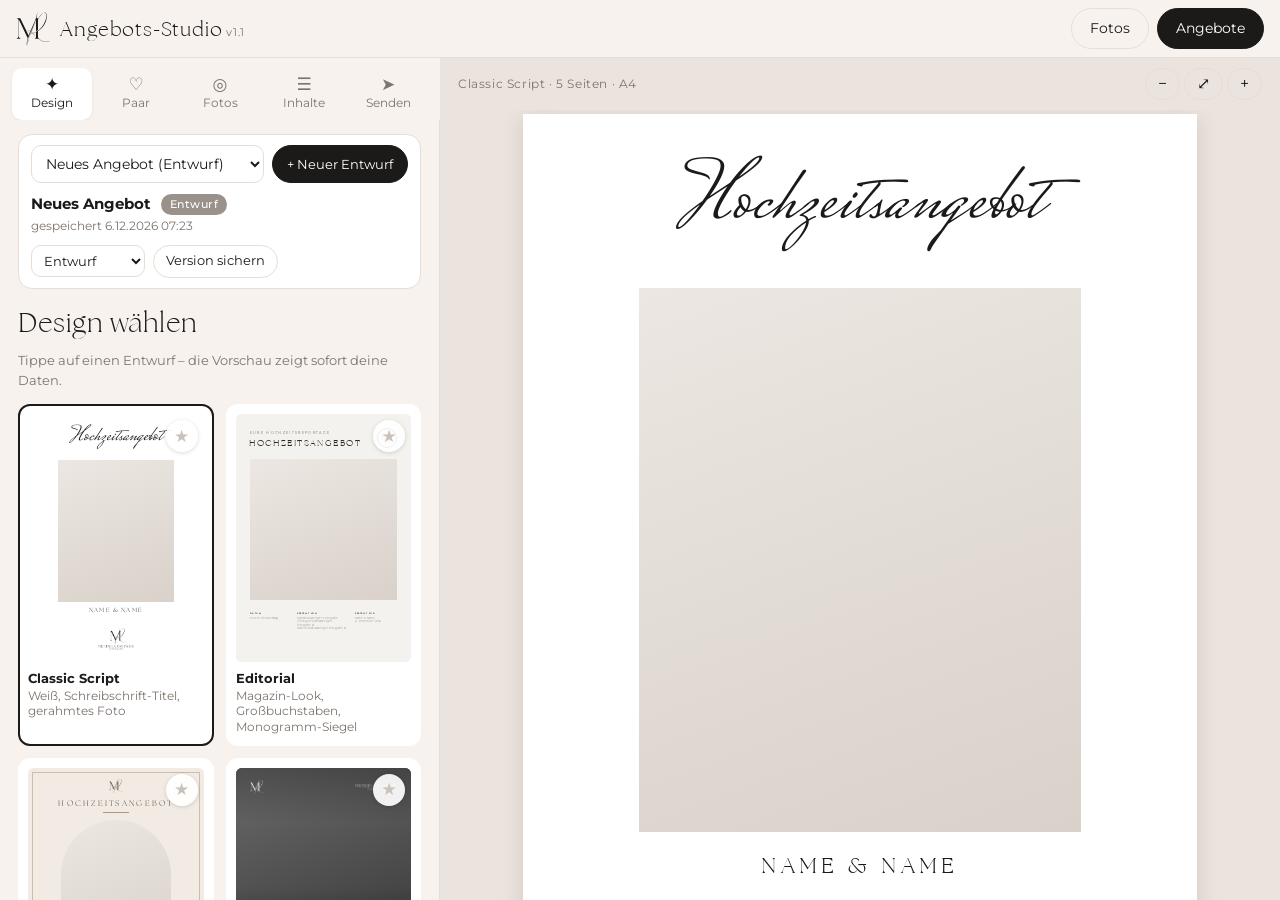
==== commit 3cd6e2e5: "v1.1 – Handy: kein Zoom außer in der Vorschau - Viewport ohne Zoom, Eingabefelder 16 px (kein iOS-Au" ====
--- a/index.html
+++ b/index.html
@@ -2,7 +2,7 @@
 <html lang="de">
 <head>
 <meta charset="utf-8">
-<meta name="viewport" content="width=device-width, initial-scale=1, viewport-fit=cover">
+<meta name="viewport" content="width=device-width, initial-scale=1, maximum-scale=1, user-scalable=no, viewport-fit=cover">
 <meta name="theme-color" content="#f7f2ee">
 <meta name="apple-mobile-web-app-capable" content="yes">
 <meta name="mobile-web-app-capable" content="yes">
--- a/app.css
+++ b/app.css
@@ -238,3 +238,14 @@
 .dz-fav { position: absolute; top: 14px; right: 14px; width: 32px; height: 32px; border-radius: 50%; border: 0; background: rgba(255,255,255,.92); color: #c9c1ba; font-size: 17px; cursor: pointer; box-shadow: 0 1px 4px rgba(0,0,0,.15); z-index: 2; }
 .dz-fav.on { color: #d4a017; }
 .gal-sec { grid-column: 1 / -1; font-size: 12px; letter-spacing: .14em; text-transform: uppercase; color: var(--muted); margin: 6px 2px -2px; font-weight: 600; }
+
+/* phones: no page zoom (inputs >= 16px stop iOS auto-zoom); preview pages can be pinch-zoomed by the app */
+html, body { touch-action: pan-x pan-y; -webkit-text-size-adjust: 100%; text-size-adjust: 100%; }
+button, .btn, .sendbtn, .dz, .chip, label { touch-action: manipulation; }
+@media (max-width: 899px) {
+  input, textarea, select { font-size: 16px; }
+  .curbar select, .cb-switch select { font-size: 16px; }
+  .pv-scroll { overflow-x: auto; touch-action: pan-x pan-y; }
+  .pv-pages { align-items: flex-start; width: max-content; min-width: 100%; }
+  .pv-pages .page { margin: 0 auto; }
+}
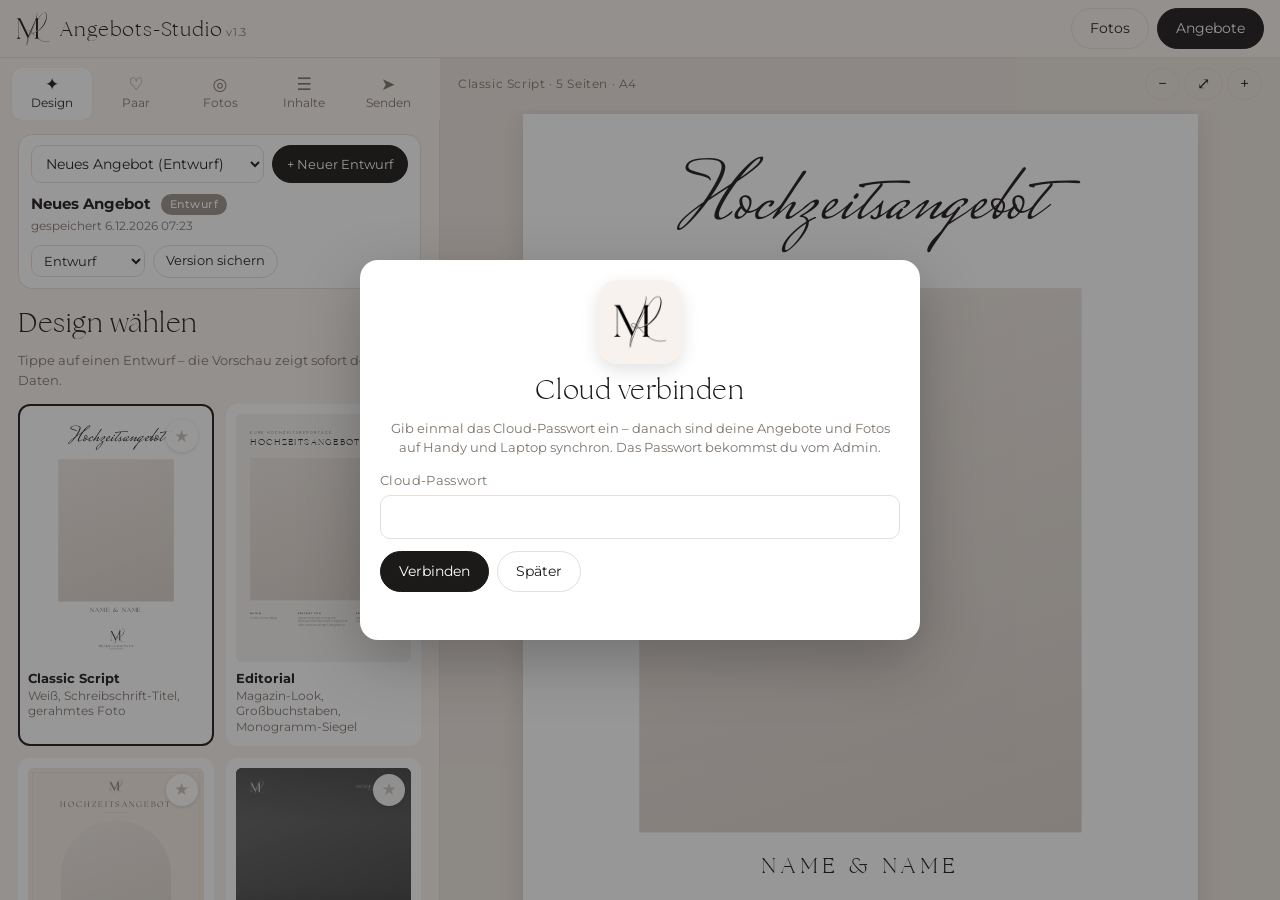
==== commit e2226d42: "v1.3 – Samsung Internet: keine Installation über Samsung (Play Protect) - Manifest wird in Samsung I" ====
--- a/index.html
+++ b/index.html
@@ -17,7 +17,8 @@
 <style id="customCss"></style>
 <title>Hochzeitsangebot · Michaela Raninger Fotografie</title>
 <meta name="apple-mobile-web-app-title" content="Angebote">
-<link rel="manifest" href="manifest.webmanifest">
+<script>/* Samsung Internet builds an outdated WebAPK that Google Play Protect blocks -> no manifest there, install via Chrome */
+if (!/SamsungBrowser/i.test(navigator.userAgent)) document.write('<link rel="manifest" href="manifest.webmanifest">');</script>
 </head>
 <body>
 <script src="logos.js"></script>
--- a/app.css
+++ b/app.css
@@ -70,14 +70,15 @@
 .pv-scroll { flex: 1; overflow: auto; padding: 4px 18px 40px; }
 .pv-pages { display: flex; flex-direction: column; align-items: center; gap: 22px; }
 .pv-pages .pp { display: contents; }
-.pv-pages .page { box-shadow: 0 6px 24px rgba(60,40,30,.14); flex: none; zoom: var(--z, .6); }
+.pv-pages .pgw { width: calc(794px * var(--z, .6)); height: calc(1123px * var(--z, .6)); flex: none; position: relative; box-shadow: 0 6px 24px rgba(60,40,30,.14); }
+.pv-pages .pgw > .page { position: absolute; top: 0; left: 0; transform: scale(var(--z, .6)); transform-origin: 0 0; }
 
 /* gallery */
 .gallery { display: grid; grid-template-columns: 1fr 1fr; gap: 12px; }
 .dz { border: 2px solid transparent; border-radius: 12px; background: var(--card); padding: 8px; cursor: pointer; text-align: left; transition: border-color .15s; }
 .dz.on { border-color: var(--ink); }
 .dz .thumb { width: 100%; aspect-ratio: 794 / 1123; overflow: hidden; border-radius: 6px; position: relative; background: #eee; }
-.dz .thumb > div { position: absolute; top: 0; left: 0; transform-origin: 0 0; }
+.dz .thumb > div { position: absolute; top: 0; left: 0; width: 794px; transform-origin: 0 0; }
 .dz b { display: block; font-size: 13px; margin-top: 7px; }
 .dz span { display: block; font-size: 11.5px; color: var(--muted); line-height: 1.35; }
 .dz .tag { display: inline-block; font-size: 10px; background: var(--bg); padding: 1px 7px; border-radius: 8px; margin-top: 4px; color: var(--muted); }
@@ -247,5 +248,15 @@
   .curbar select, .cb-switch select { font-size: 16px; }
   .pv-scroll { overflow-x: auto; touch-action: pan-x pan-y; }
   .pv-pages { align-items: flex-start; width: max-content; min-width: 100%; }
-  .pv-pages .page { margin: 0 auto; }
-}
+  .pv-pages .pgw { margin: 0 auto; }
+}
+
+/* compact header on phones */
+.top .btn, .top a.btn { white-space: nowrap; }
+@media (max-width: 560px) {
+  .brand span { display: none; }
+  #installBtn { padding: 6px 10px; }
+  .top-actions { gap: 6px; }
+}
+
+.tpl-save { margin-top: 22px; border-top: 1px solid var(--line); padding-top: 4px; }
